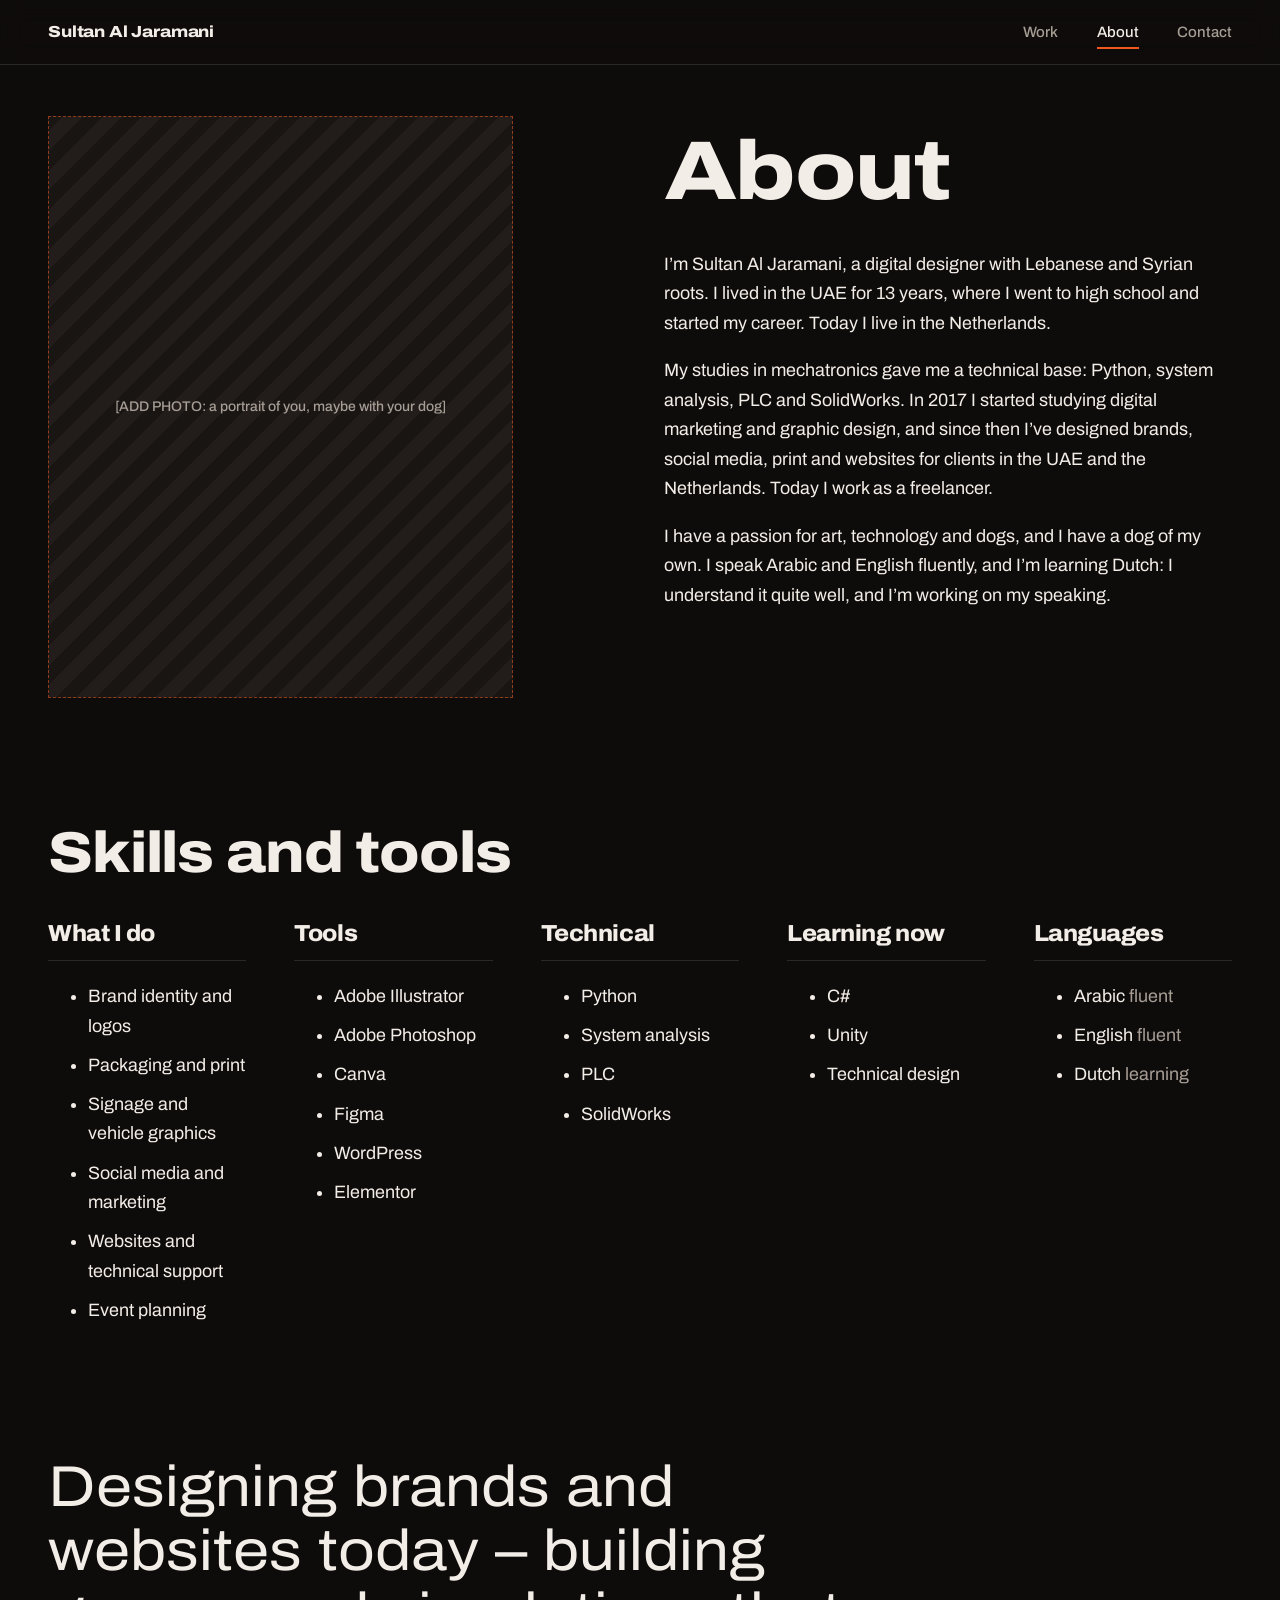
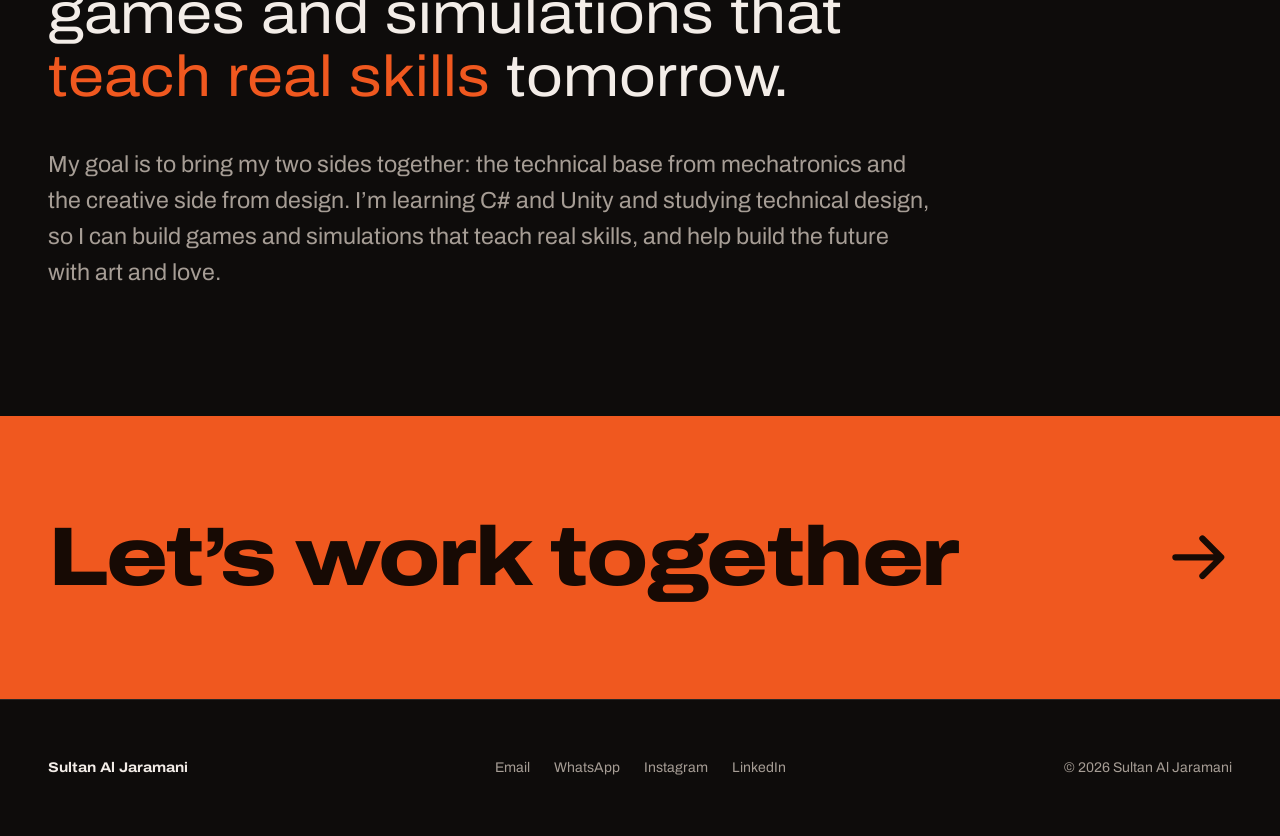
==== about.html @ d16568a1 "First version of my portfolio website Home, five project pages (Beit Al Mukhtar, Syrian-Emirati Coun" ====
<!DOCTYPE html>
<html lang="en">
<head>
  <meta charset="utf-8">
  <meta name="viewport" content="width=device-width, initial-scale=1">

  <title>About | Sultan Al Jaramani</title>
  <meta name="description" content="About Sultan Al Jaramani, Digital &amp; Technical Designer: brand identity, websites, social media and print, now learning C#, Unity and technical design.">
  <link rel="canonical" href="https://sultan200355.github.io/about.html">

  <meta property="og:type" content="profile">
  <meta property="og:site_name" content="Sultan Al Jaramani">
  <meta property="og:title" content="About | Sultan Al Jaramani">
  <meta property="og:description" content="Digital &amp; Technical Designer.">
  <meta property="og:url" content="https://sultan200355.github.io/about.html">
  <meta property="og:image" content="https://sultan200355.github.io/images/og-image.jpg">
  <meta property="og:image:width" content="1200">
  <meta property="og:image:height" content="630">
  <meta name="twitter:card" content="summary_large_image">

  <meta name="theme-color" content="#0e0c0b">
  <link rel="icon" href="favicon.svg" type="image/svg+xml">
  <link rel="preload" href="fonts/archivo-latin.woff2" as="font" type="font/woff2" crossorigin>
  <link rel="stylesheet" href="css/style.css">
  <script>document.documentElement.classList.add("js");</script>
  <script src="js/main.js" defer></script>
</head>

<body>
  <a class="skip-link" href="#main">Skip to content</a>

  <!-- HEADER (same on every page) -->
  <header class="site-header">
    <div class="container site-header__inner">
      <a class="site-logo" href="index.html" aria-label="Sultan Al Jaramani, home">Sultan<span class="site-logo__last"> Al Jaramani</span></a>
      <nav class="site-nav" aria-label="Main">
        <ul class="site-nav__list">
          <li><a href="index.html#work">Work</a></li>
          <li><a href="about.html" aria-current="page">About</a></li>
          <li><a href="contact.html">Contact</a></li>
        </ul>
      </nav>
    </div>
  </header>

  <main id="main">

    <!-- 1. PHOTO + ABOUT TEXT -->
    <section class="about-hero">
      <div class="container about-hero__grid">
        <div class="about-hero__photo">
          <!-- PLACEHOLDER PHOTO: put your photo in images/about/ and replace this <div> with:
               <img src="images/about/sultan.jpg" width="1200" height="1500" fetchpriority="high"
                    alt="Portrait of Sultan Al Jaramani">
               A portrait (taller than wide) works best here. -->
          <div class="ph-img ratio-4x5">[ADD PHOTO: a portrait of you, maybe with your dog]</div>
        </div>

        <div class="about-hero__text">
          <h1 class="about-hero__title">About</h1>
          <div class="about-hero__body">
            <p>I&rsquo;m Sultan Al Jaramani, a digital designer with Lebanese and Syrian roots. I lived in the UAE for 13 years, where I went to high school and started my career. Today I live in the Netherlands.</p>
            <p>My studies in mechatronics gave me a technical base: Python, system analysis, PLC and SolidWorks. In 2017 I started studying digital marketing and graphic design, and since then I&rsquo;ve designed brands, social media, print and websites for clients in the UAE and the Netherlands. Today I work as a freelancer.</p>
            <p>I have a passion for art, technology and dogs, and I have a dog of my own. I speak Arabic and English fluently, and I&rsquo;m learning Dutch: I understand it quite well, and I&rsquo;m working on my speaking.</p>
          </div>
        </div>
      </div>
    </section>

    <!-- 2. SKILLS, TOOLS AND LANGUAGES -->
    <section class="about-section reveal" aria-labelledby="skills-title">
      <div class="container">
        <h2 id="skills-title" class="section-title">Skills and tools</h2>
        <div class="skills">
          <div class="skills__group">
            <h3>What I do</h3>
            <ul>
              <li>Brand identity and logos</li>
              <li>Packaging and print</li>
              <li>Signage and vehicle graphics</li>
              <li>Social media and marketing</li>
              <li>Websites and technical support</li>
              <li>Event planning</li>
            </ul>
          </div>
          <div class="skills__group">
            <h3>Tools</h3>
            <ul>
              <li>Adobe Illustrator</li>
              <li>Adobe Photoshop</li>
              <li>Canva</li>
              <li>Figma</li>
              <li>WordPress</li>
              <li>Elementor</li>
            </ul>
          </div>
          <div class="skills__group">
            <h3>Technical</h3>
            <ul>
              <li>Python</li>
              <li>System analysis</li>
              <li>PLC</li>
              <li>SolidWorks</li>
            </ul>
          </div>
          <div class="skills__group">
            <h3>Learning now</h3>
            <ul>
              <li>C#</li>
              <li>Unity</li>
              <li>Technical design</li>
            </ul>
          </div>
          <div class="skills__group">
            <h3>Languages</h3>
            <ul>
              <li>Arabic <span class="skills__note">fluent</span></li>
              <li>English <span class="skills__note">fluent</span></li>
              <li>Dutch <span class="skills__note">learning</span></li>
            </ul>
          </div>
        </div>
      </div>
    </section>

    <!-- 3. MY GOAL -->
    <section class="goal reveal" aria-labelledby="goal-title">
      <div class="container">
        <h2 id="goal-title" class="sr-only">My goal</h2>
        <p class="goal__statement">Designing brands and websites today – building games and simulations that <em>teach real skills</em> tomorrow.</p>
        <div class="goal__text">
          <p>My goal is to bring my two sides together: the technical base from mechatronics and the creative side from design. I&rsquo;m learning C# and Unity and studying technical design, so I can build games and simulations that teach real skills, and help build the future with art and love.</p>
        </div>
      </div>
    </section>

    <!-- 4. CALL TO ACTION -->
    <section class="cta">
      <div class="container">
        <a class="cta__link" href="contact.html">
          <h2 class="cta__title">Let&rsquo;s work together</h2>
          <svg class="icon-arrow cta__arrow" viewBox="0 0 256 256" aria-hidden="true"><path d="M224.49,136.49l-72,72a12,12,0,0,1-17-17L187,140H40a12,12,0,0,1,0-24H187L135.51,64.48a12,12,0,0,1,17-17l72,72A12,12,0,0,1,224.49,136.49Z"/></svg>
        </a>
      </div>
    </section>

  </main>

  <!-- FOOTER (same on every page) -->
  <footer class="site-footer">
    <div class="container site-footer__inner">
      <p class="site-footer__name">Sultan Al Jaramani</p>
      <ul class="site-footer__links">
        <li><a href="mailto:[MY EMAIL]">Email</a></li>
        <li><a href="https://wa.me/[WHATSAPP NUMBER]">WhatsApp</a></li>
        <li><a href="[INSTAGRAM LINK]">Instagram</a></li>
        <li><a href="[LINKEDIN LINK]">LinkedIn</a></li>
      </ul>
      <p class="site-footer__copy">&copy; <span data-year>2026</span> Sultan Al Jaramani</p>
    </div>
  </footer>
</body>
</html>
---- css/style.css ----
/* =========================================================
   SULTAN AL JARAMANI - PORTFOLIO STYLES
   ---------------------------------------------------------
   One stylesheet for the whole site. Every page loads it.

   Contents
   1.  Fonts
   2.  Design tokens   <- change colours, fonts and sizes here
   3.  Base styles
   4.  Layout helpers
   5.  Header and navigation
   6.  Buttons and links
   7.  Placeholders (boxes you still need to fill in)
   8.  Home page
   9.  Project pages
   10. Before/after slider
   11. Galleries
   12. About page
   13. Contact page
   14. Call-to-action band and footer
   15. Lightbox (the big image viewer)
   16. Animations
   ========================================================= */


/* 1. FONTS ------------------------------------------------
   The font files live in /fonts, so the site never asks
   Google (or anyone else) for them. That is faster, and
   better for visitors' privacy (important in the EU).
   "font-display: swap" shows text right away in a backup
   font while the real font is still loading. */

@font-face {
  font-family: "Archivo";
  src: url("../fonts/archivo-latin.woff2") format("woff2");
  font-weight: 100 900;   /* one file holds every weight... */
  font-stretch: 62% 125%; /* ...and every width, from narrow to extra wide */
  font-style: normal;
  font-display: swap;
}

/* The Arabic font is only downloaded on pages that actually
   contain Arabic letters. That is what unicode-range does. */
@font-face {
  font-family: "Noto Kufi Arabic";
  src: url("../fonts/noto-kufi-arabic.woff2") format("woff2");
  font-weight: 100 900;
  font-style: normal;
  font-display: swap;
  unicode-range: U+0600-06FF, U+0750-077F, U+0870-08FF, U+200C-200E, U+FB50-FDFF, U+FE70-FEFC;
}


/* 2. DESIGN TOKENS ----------------------------------------
   "Tokens" are named values. Instead of typing #f0581f in
   twenty places, we type var(--color-accent). Change it
   here once and the whole site updates. */

:root {
  /* Colours */
  --color-bg: #0e0c0b;          /* page background: warm near-black */
  --color-surface: #181513;     /* panels that sit on the background */
  --color-surface-2: #221d1a;   /* a step lighter (used in placeholder stripes) */
  --color-line: rgb(243 237 232 / 0.12);   /* thin divider lines */
  --color-line-strong: rgb(243 237 232 / 0.35);
  --color-text: #f3ede8;        /* main text: warm off-white */
  --color-muted: #a69d95;       /* secondary text */
  --color-accent: #f0581f;      /* flame orange, from the Beit Al Mukhtar brand */
  --color-accent-hover: #ff7038;
  --color-on-accent: #170a04;   /* dark text that sits on orange */
  --color-paper: #f3ede8;       /* light panel for showing logos (dark logos vanish on the dark page) */

  /* Fonts. If a letter is missing in Archivo (like Arabic),
     the browser moves on to the next font in the list. */
  --font-sans: "Archivo", "Noto Kufi Arabic", system-ui, -apple-system, "Segoe UI", Roboto, sans-serif;
  --font-arabic: "Noto Kufi Arabic", "Segoe UI", Tahoma, sans-serif;

  /* Font sizes. clamp(smallest, ideal, largest) makes text
     grow smoothly with the screen width, no jumps. */
  --step--1: 0.875rem;
  --step-0: clamp(1rem, 0.96rem + 0.2vw, 1.125rem);
  --step-1: clamp(1.15rem, 1.05rem + 0.5vw, 1.5rem);
  --step-2: clamp(1.45rem, 1.15rem + 1.4vw, 2.25rem);
  --step-3: clamp(1.9rem, 1.2rem + 3vw, 3.75rem);
  --step-4: clamp(2.4rem, 1.2rem + 5vw, 6rem);
  --step-5: clamp(2.5rem, 0.5rem + 8.5vw, 8.75rem);

  /* Spacing */
  --gutter: clamp(1rem, 4vw, 3rem);              /* space at the screen edges and between columns */
  --space-section: clamp(4.5rem, 3rem + 6vw, 9rem); /* space between big sections */
  --max-width: 1360px;                            /* the content never gets wider than this */
  --header-h: 4rem;

  /* Motion: a soft "ease out" curve used by every animation */
  --ease-out: cubic-bezier(0.16, 1, 0.3, 1);
}


/* 3. BASE STYLES ------------------------------------------
   A small reset so every browser starts from the same place,
   then the default look of text, links and images. */

*,
*::before,
*::after {
  box-sizing: border-box;
}

* {
  margin: 0;
}

html {
  color-scheme: dark;
  -webkit-text-size-adjust: 100%;
  text-size-adjust: 100%;
  /* when you jump to #work, leave room for the sticky header */
  scroll-padding-top: calc(var(--header-h) + 1.5rem);
}

body {
  min-height: 100dvh;
  background: var(--color-bg);
  color: var(--color-text);
  font-family: var(--font-sans);
  font-size: var(--step-0);
  font-stretch: 100%;
  line-height: 1.65;
  -webkit-font-smoothing: antialiased;
  -moz-osx-font-smoothing: grayscale;
}

img,
svg {
  display: block;
  max-width: 100%;
  height: auto;
}

a {
  color: inherit;
  text-decoration-thickness: 1px;
  text-underline-offset: 0.2em;
}

h1,
h2,
h3 {
  font-weight: 800;
  font-stretch: 112%;
  line-height: 1.05;
  letter-spacing: -0.02em;
  text-wrap: balance;
}

p {
  text-wrap: pretty;
}

ul[class],
ol[class] {
  list-style: none;
  padding: 0;
}

/* The orange ring you see when using the Tab key. Never remove it:
   keyboard users need it to know where they are. */
:focus-visible {
  outline: 2px solid var(--color-accent);
  outline-offset: 3px;
}

::selection {
  background: var(--color-accent);
  color: var(--color-on-accent);
}

/* ARABIC TEXT. Any element with lang="ar" uses the Arabic font.
   Letter-spacing must stay 0, otherwise Arabic letters stop
   joining up. The direction (right-to-left) comes from the
   dir="rtl" attribute in the HTML. */
[lang="ar"] {
  font-family: var(--font-arabic);
  font-stretch: normal;
  letter-spacing: 0;
  line-height: 1.5;
}


/* 4. LAYOUT HELPERS --------------------------------------- */

/* .container keeps content centred, with space at the edges */
.container {
  width: min(100% - 2 * var(--gutter), var(--max-width));
  margin-inline: auto;
}

/* Hides something visually but keeps it for screen readers */
.sr-only {
  position: absolute;
  width: 1px;
  height: 1px;
  padding: 0;
  margin: -1px;
  overflow: hidden;
  clip: rect(0 0 0 0);
  white-space: nowrap;
  border: 0;
}

/* "Skip to content" link: invisible until a keyboard user presses Tab */
.skip-link {
  position: absolute;
  top: -100px;
  left: var(--gutter);
  z-index: 20;
  padding: 0.75rem 1rem;
  background: var(--color-accent);
  color: var(--color-on-accent);
  font-weight: 700;
  text-decoration: none;
}

.skip-link:focus {
  top: 0.75rem;
}

.section-title {
  font-size: var(--step-3);
  margin-bottom: clamp(1.75rem, 3vw, 3rem);
}


/* 5. HEADER AND NAVIGATION ---------------------------------
   The header "sticks" to the top while you scroll. */

.site-header {
  position: sticky;
  top: 0;
  z-index: 10;
  background: rgb(14 12 11 / 0.86);
  -webkit-backdrop-filter: blur(12px);
  backdrop-filter: blur(12px);
  border-bottom: 1px solid var(--color-line);
}

.site-header__inner {
  display: flex;
  align-items: center;
  justify-content: space-between;
  gap: 1rem;
  height: var(--header-h);
}

.site-logo {
  font-weight: 800;
  font-stretch: 115%;
  font-size: 1rem;
  letter-spacing: -0.01em;
  text-decoration: none;
  white-space: nowrap;
}

.site-nav__list {
  display: flex;
  gap: clamp(1.1rem, 3vw, 2.5rem);
}

.site-nav__list a {
  position: relative;
  display: block;
  padding-block: 0.5rem;
  color: var(--color-muted);
  font-size: 0.9375rem;
  font-weight: 500;
  text-decoration: none;
  transition: color 0.2s;
}

.site-nav__list a:hover,
.site-nav__list a[aria-current="page"] {
  color: var(--color-text);
}

/* the orange line under the page you are on */
.site-nav__list a[aria-current="page"]::after {
  content: "";
  position: absolute;
  left: 0;
  right: 0;
  bottom: 0.2rem;
  height: 2px;
  background: var(--color-accent);
}

/* On very small phones, show only "Sultan" so the menu fits on one line */
@media (max-width: 26rem) {
  .site-logo__last {
    display: none;
  }
}


/* 6. BUTTONS AND LINKS ------------------------------------ */

.btn {
  display: inline-flex;
  align-items: center;
  gap: 0.6em;
  padding: 1em 1.5em;
  border: 1px solid transparent;
  font-size: 1rem;
  font-weight: 700;
  line-height: 1;
  text-decoration: none;
  white-space: nowrap;
  transition: background-color 0.25s, border-color 0.25s, color 0.25s, transform 0.15s;
}

.btn:active {
  transform: translateY(1px); /* a tiny "press" feeling */
}

/* Orange button with dark text (dark on orange is easy to read; white on orange is not) */
.btn--primary {
  background: var(--color-accent);
  color: var(--color-on-accent);
}

.btn--primary:hover {
  background: var(--color-accent-hover);
}

/* Outline button */
.btn--ghost {
  border-color: var(--color-line-strong);
  color: var(--color-text);
}

.btn--ghost:hover {
  border-color: var(--color-text);
}

/* A button for something that is not ready yet (GitHub, itch.io) */
.btn--disabled {
  border-color: var(--color-line);
  color: var(--color-muted);
  cursor: not-allowed;
}

.btn__arrow {
  transition: transform 0.3s var(--ease-out);
}

.btn:hover .btn__arrow,
.link-arrow:hover .btn__arrow {
  transform: translateX(4px);
}

.btn:hover .btn__arrow--out,
.link-arrow:hover .btn__arrow--out {
  transform: translate(3px, -3px);
}

/* A text link with an orange underline and an arrow */
.link-arrow {
  display: inline-flex;
  align-items: center;
  gap: 0.5em;
  padding-bottom: 0.3em;
  border-bottom: 2px solid var(--color-accent);
  font-weight: 700;
  text-decoration: none;
}

.link-arrow:hover {
  color: var(--color-accent);
}


/* 7. PLACEHOLDERS -----------------------------------------
   These dashed orange boxes mark every spot where YOU still
   need to add your own text or images. When you replace one,
   delete the whole placeholder element. */

.placeholder {
  padding: 1.25rem 1.5rem;
  border: 1px dashed var(--color-accent);
  background: rgb(240 88 31 / 0.07);
  color: var(--color-text);
}

.placeholder::before {
  content: "Placeholder";
  display: block;
  margin-bottom: 0.4rem;
  color: var(--color-accent);
  font-size: 0.75rem;
  font-weight: 700;
  letter-spacing: 0.06em;
  text-transform: uppercase;
}

.placeholder + .placeholder {
  margin-top: 1rem;
}

/* An empty image slot, with stripes so it clearly looks "unfinished" */
.ph-img {
  display: grid;
  place-items: center;
  width: 100%;
  aspect-ratio: var(--ratio, 16 / 10);
  padding: 1rem;
  border: 1px dashed rgb(240 88 31 / 0.55);
  background: repeating-linear-gradient(
    -45deg,
    var(--color-surface) 0 14px,
    var(--color-surface-2) 14px 28px
  );
  color: var(--color-muted);
  font-size: var(--step--1);
  font-weight: 500;
  line-height: 1.4;
  text-align: center;
}

/* Aspect-ratio helpers for placeholders (width / height) */
.ratio-16x10 { --ratio: 16 / 10; }
.ratio-16x9  { --ratio: 16 / 9; }
.ratio-4x3   { --ratio: 4 / 3; }
.ratio-4x5   { --ratio: 4 / 5; }
.ratio-1x1   { --ratio: 1 / 1; }
.ratio-9x16  { --ratio: 9 / 16; }
.ratio-card  { --ratio: 85 / 55; } /* business card */


/* 8. HOME PAGE -------------------------------------------- */

/* 8a. Hero: your name, title and tagline */
.hero {
  padding-block: clamp(3rem, 1.5rem + 6vw, 6rem) clamp(2.5rem, 1.5rem + 4vw, 4.5rem);
}

.hero__role {
  margin-bottom: clamp(1rem, 2vw, 1.75rem);
  color: var(--color-muted);
  font-size: var(--step-1);
  font-weight: 500;
}

.hero__name {
  font-size: var(--step-5);
  font-stretch: 125%; /* extra wide letters, like a shop sign */
  line-height: 0.9;
  letter-spacing: -0.04em;
}

.hero__name span {
  display: block; /* "Sultan" on line 1, "Al Jaramani" on line 2 */
}

.hero__footer {
  display: grid;
  gap: 1.75rem;
  align-items: end;
  margin-top: clamp(2rem, 1rem + 4vw, 4rem);
  padding-top: clamp(1.25rem, 2vw, 2rem);
  border-top: 1px solid var(--color-line);
}

.hero__tagline {
  max-width: 38ch;
  font-size: var(--step-1);
  line-height: 1.45;
}

@media (min-width: 48rem) {
  .hero__footer {
    grid-template-columns: minmax(0, 1fr) auto;
  }
}

/* On small phones the extra-wide letters would not fit, so we narrow them a bit */
@media (max-width: 30rem) {
  .hero__name {
    font-stretch: 108%;
  }
}

/* 8b. Images that zoom in a little on hover */
.media {
  display: block;
  overflow: hidden;
  background: var(--color-surface);
}

.media img {
  width: 100%;
  transition: transform 0.9s var(--ease-out);
}

a.media:hover img,
.card:hover .media img {
  transform: scale(1.035);
}

/* 8c. Featured project (Beit Al Mukhtar), shown big */
.featured {
  padding-bottom: var(--space-section);
}

.featured__grid {
  display: grid;
  gap: 1.75rem;
}

.featured__main img {
  aspect-ratio: 4 / 5;
  object-fit: cover;
  object-position: 50% 20%;
}

.featured__title {
  font-size: var(--step-4);
  font-stretch: 118%;
  line-height: 0.95;
}

.featured__ar {
  margin-top: 0.75rem;
  color: var(--color-accent);
  font-size: var(--step-2);
  font-weight: 700;
}

/* The English meaning of the name, under the Arabic */
.featured__meaning,
.p-hero__meaning {
  margin-top: 0.5rem;
  color: var(--color-text);
  font-size: var(--step-1);
  line-height: 1.4;
}

.featured__meta {
  margin-top: 1.25rem;
  color: var(--color-muted);
}

.featured__role {
  max-width: 40ch;
  margin-top: 0.35rem;
}

.featured__link {
  margin-top: 1.75rem;
}

/* On wide screens: big photo on the left, text and a second image on the right.
   On phones everything simply stacks: text, photo, second image. */
@media (min-width: 56rem) {
  .featured__grid {
    grid-template-columns: repeat(12, minmax(0, 1fr));
    grid-template-rows: auto 1fr;
    column-gap: var(--gutter);
    row-gap: 2.5rem;
  }

  .featured__main {
    grid-column: 1 / 7;
    grid-row: 1 / 3;
  }

  .featured__body {
    grid-column: 8 / 13;
    grid-row: 1;
    padding-top: 1rem;
  }

  .featured__second {
    grid-column: 7 / 13;
    grid-row: 2;
    align-self: end;
  }
}

@media (max-width: 55.99rem) {
  .featured__body {
    order: -1; /* text first on phones */
  }
}

/* 8d. Grid of the other projects */
.work-grid {
  display: grid;
  gap: clamp(3rem, 6vw, 4.5rem) var(--gutter);
}

.card {
  position: relative; /* lets the title link cover the whole card */
}

.card__media img {
  aspect-ratio: var(--ratio, 16 / 10);
  object-fit: cover;
  object-position: top;
}

.card--wide .card__media img {
  aspect-ratio: auto; /* wide screenshots keep their own shape */
}

.card__body {
  padding-top: 1.25rem;
}

.card__title {
  font-size: var(--step-2);
  transition: color 0.25s;
}

.card__title a {
  text-decoration: none;
}

/* This invisible layer stretches the link over the whole card,
   so clicking the image works too. */
.card__title a::after {
  content: "";
  position: absolute;
  inset: 0;
}

.card__title a:focus-visible {
  outline: none;
}

.card:has(a:focus-visible) {
  outline: 2px solid var(--color-accent);
  outline-offset: 8px;
}

.card:hover .card__title {
  color: var(--color-accent);
}

.card__meta {
  margin-top: 0.5rem;
  color: var(--color-muted);
}

@media (min-width: 48rem) {
  .work-grid {
    grid-template-columns: repeat(12, minmax(0, 1fr));
  }

  .card--wide {
    grid-column: 1 / -1;
  }

  .card--left {
    grid-column: 1 / 6;
  }

  /* pushed down a little so the two cards don't line up like a template */
  .card--right {
    grid-column: 7 / 13;
    margin-top: clamp(3rem, 8vw, 7rem);
  }
}

@media (min-width: 64rem) {
  .card--wide {
    display: grid;
    grid-template-columns: 2fr 1fr;
    gap: var(--gutter);
    align-items: end;
  }

  .card--wide .card__body {
    padding-top: 0;
  }

  /* Flipped version: text on the left, image on the right */
  .card--flip {
    grid-template-columns: 1fr 2fr;
  }

  .card--flip .card__media {
    order: 2;
  }
}

/* 8f. Logo panel: shows a logo centred on a light background */
.logo-panel {
  position: relative;
  aspect-ratio: var(--ratio, 16 / 9);
  background: var(--color-paper);
}

.logo-panel .logo-panel__img {
  position: absolute;
  inset: 10%;
  width: 80%;
  height: 80%;
  aspect-ratio: auto;
  object-fit: contain; /* never crop a logo */
}

/* 8e. Game projects teaser */
.games {
  padding-top: var(--space-section); /* no bottom padding: the orange band below adds its own space */
}

.games__grid {
  display: grid;
  gap: 2.5rem;
  padding-top: clamp(2.5rem, 5vw, 4rem);
  border-top: 1px solid var(--color-line);
}

.games__intro p {
  max-width: 36ch;
  margin-top: 1.25rem;
  color: var(--color-muted);
  font-size: var(--step-1);
  line-height: 1.5;
}

.games__list {
  display: grid;
  gap: var(--gutter);
}

.game-card {
  padding: clamp(0.75rem, 1.5vw, 1.25rem);
  background: var(--color-surface);
}

/* An honest "nothing to show yet" panel (not a placeholder you must fill in) */
.soon {
  display: grid;
  place-items: center;
  aspect-ratio: 16 / 9;
  border: 1px solid var(--color-line);
  background: var(--color-bg);
  color: var(--color-muted);
  font-size: var(--step--1);
}

.game-card__title {
  margin-top: 1.25rem;
  font-size: var(--step-2);
}

.game-card__meta {
  margin-top: 0.35rem;
  color: var(--color-muted);
  font-size: var(--step--1);
}

.game-card .placeholder {
  margin-top: 1rem;
  font-size: var(--step--1);
}

/* A small label for "In development" (a real status, so it earns its place) */
.status {
  display: inline-block;
  margin-top: 1.5rem;
  padding: 0.35em 0.75em;
  border: 1px solid var(--color-accent);
  color: var(--color-accent);
  font-size: 0.8125rem;
  font-weight: 600;
}

@media (min-width: 40rem) {
  .games__list {
    grid-template-columns: 1fr 1fr;
  }
}

@media (min-width: 64rem) {
  .games__grid {
    grid-template-columns: 4fr 8fr;
    gap: var(--gutter);
  }
}


/* 9. PROJECT PAGES ---------------------------------------- */

/* 9a. Project hero */
.p-hero {
  padding-block: clamp(2rem, 4vw, 3.5rem) clamp(2.5rem, 5vw, 4.5rem);
}

.back-link {
  display: inline-flex;
  gap: 0.5em;
  margin-bottom: clamp(1.75rem, 4vw, 3rem);
  color: var(--color-muted);
  font-size: 0.9375rem;
  text-decoration: none;
}

.back-link:hover {
  color: var(--color-text);
}

.p-hero__title {
  font-size: var(--step-4);
  font-stretch: 118%;
  line-height: 0.95;
}

.p-hero__ar {
  margin-top: 0.75rem;
  color: var(--color-accent);
  font-size: var(--step-2);
  font-weight: 700;
}

.p-hero__sub {
  margin-top: 1rem;
  color: var(--color-muted);
  font-size: var(--step-1);
}

.p-hero__actions {
  display: flex;
  flex-wrap: wrap;
  gap: 0.75rem;
  margin-top: 2rem;
}

.p-hero__media {
  margin-top: clamp(2rem, 5vw, 3.5rem);
}

.p-hero__media img {
  width: 100%;
  max-height: 78svh; /* very tall images get trimmed so the hero fits the screen */
  object-fit: cover;
}

/* Split version: text left, tall photo right (used for Beit Al Mukhtar) */
.p-hero--split .p-hero__media img {
  aspect-ratio: 4 / 5;
  object-fit: cover;
  object-position: 50% 20%;
}

/* ...or a square image, like a social media post (used for ARTC) */
.p-hero--split .p-hero__media--square img {
  aspect-ratio: 1 / 1;
}

/* ...or a logo panel (used for Atalla Trading): the logo must never be cropped */
.p-hero__media .logo-panel .logo-panel__img {
  width: 80%;
  max-height: none;
  aspect-ratio: auto;
  object-fit: contain;
}

@media (min-width: 56rem) {
  .p-hero--split .p-hero__grid {
    display: grid;
    grid-template-columns: repeat(12, minmax(0, 1fr));
    column-gap: var(--gutter);
    align-items: end;
  }

  .p-hero--split .p-hero__text {
    grid-column: 1 / 7;
  }

  .p-hero--split .p-hero__media {
    grid-column: 8 / 13;
    margin-top: 0;
  }
}

/* 9b. Quick facts: client, year, role, tools */
.facts {
  border-block: 1px solid var(--color-line);
}

.facts__list {
  display: grid;
  grid-template-columns: repeat(2, minmax(0, 1fr));
  gap: 1.5rem var(--gutter);
  padding-block: 1.75rem;
}

.facts__list dt {
  margin-bottom: 0.3rem;
  color: var(--color-muted);
  font-size: 0.8125rem;
}

.facts__list dd {
  margin: 0;
  font-weight: 500;
  line-height: 1.45;
}

@media (min-width: 48rem) {
  .facts__list {
    grid-template-columns: repeat(4, minmax(0, 1fr));
  }
}

/* 9c. Text blocks: heading on the left, your text on the right */
.cs {
  padding-top: clamp(3.5rem, 7vw, 7rem);
}

.cs__grid {
  display: grid;
  gap: 1.25rem;
}

.cs__title {
  font-size: var(--step-2);
}

.cs__body {
  max-width: 68ch;
}

.cs__body p + p {
  margin-top: 1em;
}

@media (min-width: 56rem) {
  .cs__grid {
    grid-template-columns: 4fr 8fr;
    gap: var(--gutter);
  }
}

/* A section that is mostly images (slider, production, gallery) */
.media-section {
  padding-top: clamp(3.5rem, 7vw, 7rem);
}

.media-section__head {
  max-width: 68ch;
  margin-bottom: clamp(1.75rem, 3vw, 2.5rem);
}

.media-section__head h2 {
  font-size: var(--step-3);
}

.media-section__head h3 {
  font-size: var(--step-2);
}

.media-section__head .placeholder {
  margin-top: 1.25rem;
}

.subhead {
  margin: clamp(2.5rem, 5vw, 4rem) 0 1.25rem;
  font-size: var(--step-1);
  font-stretch: 105%;
}

.media-section__head + .subhead {
  margin-top: 0;
}

/* Desktop screenshot next to a phone screenshot, both the same height.
   The column sizes come from the image shapes: a 1440x900 desktop shot
   and a 780x1688 phone shot are equally tall at widths 1440 : 416. */
.device-pair {
  display: grid;
  gap: clamp(0.75rem, 1.5vw, 1.25rem);
  align-items: end;
}

@media (min-width: 48rem) {
  .device-pair {
    grid-template-columns: 1440fr 416fr;
  }
}

/* Colour palette swatches */
.swatches {
  display: grid;
  grid-template-columns: repeat(auto-fill, minmax(10rem, 1fr));
  gap: clamp(0.75rem, 1.5vw, 1.25rem);
}

.swatch__chip {
  display: block;
  aspect-ratio: 3 / 2;
  border: 1px solid var(--color-line);
}

.swatch__name {
  display: block;
  margin-top: 0.75rem;
  font-weight: 600;
}

.swatch__hex {
  color: var(--color-muted);
  font-size: var(--step--1);
}

/* Figures and their captions */
.figure figcaption {
  margin-top: 0.75rem;
  color: var(--color-muted);
  font-size: var(--step--1);
  line-height: 1.5;
}

.figure figcaption strong {
  color: var(--color-text);
  font-weight: 600;
}

/* 9d. "Designed for production": flat print files next to 3D views */
.pair {
  display: grid;
  gap: clamp(1rem, 2vw, 1.5rem);
}

.pair .media img {
  aspect-ratio: 1754 / 1241;
  object-fit: cover;
}

.production-stack {
  display: grid;
  gap: clamp(2rem, 4vw, 3rem);
}

@media (min-width: 48rem) {
  .pair {
    grid-template-columns: 1fr 1fr;
  }
}

/* One image with its caption beside it (on wide screens) */
@media (min-width: 56rem) {
  .figure--side {
    display: grid;
    grid-template-columns: 8fr 4fr;
    gap: var(--gutter);
    align-items: end;
  }

  .figure--side figcaption {
    margin-top: 0;
    max-width: 28ch;
  }
}

/* 9d-2. Client list: year on the left, client and work on the right */
.client-list li {
  display: grid;
  grid-template-columns: 4.5rem minmax(0, 1fr);
  gap: 1rem;
  padding-block: 1.25rem;
  border-top: 1px solid var(--color-line);
}

.client-list li:first-child {
  padding-top: 0;
  border-top: 0;
}

.client-list__year {
  color: var(--color-muted);
  font-variant-numeric: tabular-nums;
  line-height: 1.9;
}

.client-list__name {
  font-size: var(--step-1);
  font-stretch: 105%;
}

.client-list p {
  margin-top: 0.35rem;
  color: var(--color-muted);
}

.client-list a {
  color: var(--color-text);
}

.client-list a:hover {
  color: var(--color-accent);
}

/* 9e. Link to the next project */
.next {
  margin-top: var(--space-section);
  border-top: 1px solid var(--color-line);
}

.next__link {
  display: block;
  padding-block: clamp(2.5rem, 6vw, 5rem);
  text-decoration: none;
}

.next__label {
  display: block;
  margin-bottom: 0.75rem;
  color: var(--color-muted);
}

.next__title {
  display: inline-flex;
  flex-wrap: wrap;
  align-items: baseline;
  gap: 0 0.4em;
  font-size: var(--step-3);
  font-weight: 800;
  font-stretch: 115%;
  line-height: 1.05;
  letter-spacing: -0.02em;
  transition: color 0.25s;
}

.next__link:hover .next__title {
  color: var(--color-accent);
}


/* 10. BEFORE/AFTER SLIDER ----------------------------------
   Two photos are stacked on top of each other. The top one
   (the concept) is cut off at the handle position, which is
   stored in the --pos variable. JavaScript changes --pos
   when you drag. */

.compare {
  /* never taller than the screen, so you can always see the whole thing */
  width: min(100%, (100svh - 9rem) * 4 / 3);
  margin-inline: auto;
}

.compare__frame {
  --pos: 50%;
  position: relative;
  overflow: hidden;
  aspect-ratio: 4 / 3;
  background: var(--color-surface);
  cursor: ew-resize;
  touch-action: pan-y; /* phones: up/down still scrolls the page, left/right moves the slider */
  user-select: none;
  -webkit-user-select: none;
}

.compare__img {
  position: absolute;
  inset: 0;
  width: 100%;
  height: 100%;
  object-fit: cover;
  pointer-events: none;
}

.compare__img--before {
  clip-path: inset(0 calc(100% - var(--pos)) 0 0);
}

.compare__line {
  position: absolute;
  top: 0;
  bottom: 0;
  left: var(--pos);
  width: 2px;
  background: var(--color-text);
  transform: translateX(-50%);
  pointer-events: none;
}

.compare__knob {
  position: absolute;
  top: 50%;
  left: 50%;
  display: grid;
  place-items: center;
  width: 3rem;
  height: 3rem;
  background: var(--color-accent);
  color: var(--color-on-accent);
  font-size: 1.5rem;
  font-weight: 800;
  line-height: 1;
  letter-spacing: 0.15em;
  transform: translate(-50%, -50%);
}

/* Show the focus ring on the knob when the slider is used with the keyboard */
.compare__frame:has(.compare__range:focus-visible) .compare__knob {
  outline: 2px solid var(--color-text);
  outline-offset: 3px;
}

.compare__label {
  position: absolute;
  bottom: 1rem;
  padding: 0.35em 0.75em;
  background: rgb(14 12 11 / 0.8);
  font-size: 0.8125rem;
  font-weight: 600;
  pointer-events: none;
}

.compare__label--before { left: 1rem; }
.compare__label--after  { right: 1rem; }

/* The real (invisible) slider control, for keyboard and screen readers */
.compare__range {
  position: absolute;
  inset: auto 0 0 0;
  width: 100%;
  opacity: 0;
  pointer-events: none;
}


/* 11. GALLERIES ------------------------------------------- */

/* 11a. Standard grid gallery */
.gallery {
  display: grid;
  grid-template-columns: repeat(2, minmax(0, 1fr));
  gap: clamp(0.75rem, 1.5vw, 1.25rem);
}

.gallery__item {
  display: block;
  overflow: hidden;
  background: var(--color-surface);
  cursor: zoom-in;
}

.gallery__item img {
  width: 100%;
  height: 100%;
  object-fit: cover;
  transition: transform 0.9s var(--ease-out);
}

.gallery__item:hover img {
  transform: scale(1.035);
}

/* Two-column gallery for website screenshots: the first one spans the full row */
.gallery--two {
  grid-template-columns: minmax(0, 1fr);
}

.gallery__item--full {
  grid-column: 1 / -1;
}

@media (min-width: 48rem) {
  .gallery.gallery--two {
    grid-template-columns: repeat(2, minmax(0, 1fr));
  }
}

/* Landscape packaging images all share the same shape */
.gallery--landscape .gallery__item img {
  aspect-ratio: 1754 / 1241;
}

@media (min-width: 48rem) {
  .gallery {
    grid-template-columns: repeat(3, minmax(0, 1fr));
  }

  /* one bigger image at the start of a group, for rhythm */
  .gallery__item--large {
    grid-column: span 2;
    grid-row: span 2;
  }

  .gallery--landscape .gallery__item--large img {
    aspect-ratio: auto;
  }
}

/* 11b. Brand gallery (Beit Al Mukhtar): menus big, then three smaller pieces */
.gallery--brand {
  grid-template-columns: repeat(2, minmax(0, 1fr));
}

.gallery--brand .gallery__item img {
  aspect-ratio: 5 / 7;
}

.gallery--brand .gallery__item:last-child {
  grid-column: 1 / -1; /* on phones the 5th image takes the full row */
}

.gallery--brand .gallery__item:last-child img {
  aspect-ratio: 4 / 3;
}

@media (min-width: 48rem) {
  .gallery--brand {
    grid-template-columns: repeat(6, minmax(0, 1fr));
  }

  .gallery--brand .gallery__item {
    grid-column: span 2;
  }

  .gallery--brand .gallery__item:nth-child(-n + 2) {
    grid-column: span 3;
  }

  .gallery--brand .gallery__item:last-child {
    grid-column: span 2;
  }

  .gallery--brand .gallery__item:last-child img {
    aspect-ratio: 5 / 7;
  }
}

/* 11c. Masonry gallery: images keep their own height and
   flow into columns, like Pinterest. Pure CSS, no JavaScript. */
.masonry {
  columns: 3 260px;
  column-gap: clamp(0.75rem, 1.5vw, 1.25rem);
}

.masonry > * {
  margin-bottom: clamp(0.75rem, 1.5vw, 1.25rem);
  break-inside: avoid;
}

.masonry .gallery__item img {
  height: auto;
}

/* A video inside a gallery */
.video-item video {
  display: block;
  width: 100%;
  height: auto;
  background: var(--color-surface);
}

.video-item figcaption {
  margin-top: 0.75rem;
  color: var(--color-muted);
  font-size: var(--step--1);
}

.video-item .placeholder {
  margin-top: 0.75rem;
  font-size: var(--step--1);
}


/* 12. ABOUT PAGE ------------------------------------------ */

.about-hero {
  padding-block: clamp(2rem, 4vw, 3.5rem) 0;
}

.about-hero__grid {
  display: grid;
  gap: clamp(2rem, 4vw, 3rem);
}

.about-hero__title {
  font-size: var(--step-4);
  font-stretch: 118%;
  line-height: 0.95;
  margin-bottom: clamp(1.5rem, 3vw, 2.5rem);
}

@media (min-width: 56rem) {
  .about-hero__grid {
    grid-template-columns: repeat(12, minmax(0, 1fr));
    column-gap: var(--gutter);
    align-items: start;
  }

  .about-hero__photo {
    grid-column: 1 / 6;
  }

  .about-hero__text {
    grid-column: 7 / 13;
    padding-top: 1rem;
  }
}

.about-section {
  padding-top: var(--space-section);
}

/* Skills and tools in three groups */
.skills {
  display: grid;
  gap: clamp(2rem, 4vw, 3rem) var(--gutter);
}

.skills__group h3 {
  padding-bottom: 0.9rem;
  margin-bottom: 1rem;
  border-bottom: 1px solid var(--color-line);
  font-size: var(--step-1);
  font-stretch: 105%;
}

.skills__group li {
  padding-block: 0.3rem;
}

.skills__note {
  color: var(--color-muted);
}

@media (min-width: 48rem) {
  .skills {
    /* as many columns as fit, each at least 12rem wide (5 on a laptop) */
    grid-template-columns: repeat(auto-fit, minmax(12rem, 1fr));
  }
}

.about-hero__body p + p {
  margin-top: 1em;
}

.goal__text {
  max-width: 68ch;
  margin-top: clamp(1.5rem, 3vw, 2.5rem);
  color: var(--color-muted);
  font-size: var(--step-1);
  line-height: 1.55;
}

/* "My goal" statement */
.goal {
  padding-top: var(--space-section);
}

.goal__statement {
  max-width: 22ch;
  font-size: var(--step-3);
  font-stretch: 112%;
  line-height: 1.1;
}

.goal__statement em {
  color: var(--color-accent);
  font-style: normal;
}

.goal .placeholder {
  max-width: 68ch;
  margin-top: clamp(1.5rem, 3vw, 2.5rem);
}


/* 13. CONTACT PAGE ---------------------------------------- */

.contact {
  padding-block: clamp(2.5rem, 5vw, 4.5rem) var(--space-section);
}

.contact__title {
  font-size: var(--step-4);
  font-stretch: 118%;
  line-height: 0.95;
}

.contact__intro {
  max-width: 40ch;
  margin-top: 1.25rem;
  color: var(--color-muted);
  font-size: var(--step-1);
  line-height: 1.5;
}

.contact__email {
  display: inline-block;
  margin-top: clamp(2.5rem, 6vw, 4.5rem);
  padding-bottom: 0.15em;
  border-bottom: 3px solid var(--color-accent);
  font-size: var(--step-3);
  font-weight: 800;
  font-stretch: 110%;
  line-height: 1.15;
  letter-spacing: -0.02em;
  text-decoration: none;
  overflow-wrap: anywhere; /* long email addresses can break on phones */
  transition: color 0.25s;
}

.contact__email:hover {
  color: var(--color-accent);
}

.contact__label {
  margin-top: clamp(3rem, 6vw, 4.5rem);
  margin-bottom: 1rem;
  color: var(--color-muted);
  font-size: var(--step--1);
}

.contact__buttons {
  display: flex;
  flex-wrap: wrap;
  gap: 0.75rem;
}


/* 14. CALL-TO-ACTION BAND AND FOOTER ----------------------- */

/* The one big orange block near the end of a page */
.cta {
  margin-top: var(--space-section);
  background: var(--color-accent);
  color: var(--color-on-accent);
}

.cta__link {
  display: flex;
  align-items: center;
  justify-content: space-between;
  gap: 1rem;
  padding-block: clamp(3rem, 8vw, 6.5rem);
  text-decoration: none;
}

.cta__title {
  font-size: var(--step-4);
  font-stretch: 120%;
  line-height: 0.95;
  letter-spacing: -0.03em;
}

/* Big arrow icon (from the free Phosphor icon set, "ArrowRight" bold) */
.icon-arrow {
  flex: none;
  width: 0.8em;
  height: 0.8em;
  fill: currentColor;
}

.cta__arrow {
  font-size: var(--step-4);
  transition: transform 0.4s var(--ease-out);
}

.cta__link:hover .cta__arrow {
  transform: translateX(0.12em);
}

.cta__link:focus-visible {
  outline-color: var(--color-on-accent);
  outline-offset: -6px;
}

.site-footer {
  padding-block: clamp(2.5rem, 5vw, 3.5rem);
  border-top: 1px solid var(--color-line);
  color: var(--color-muted);
  font-size: var(--step--1);
}

.cta + .site-footer {
  border-top: 0;
}

.site-footer__inner {
  display: grid;
  gap: 1.25rem;
}

.site-footer__name {
  color: var(--color-text);
  font-weight: 700;
  font-stretch: 112%;
}

.site-footer__links {
  display: flex;
  flex-wrap: wrap;
  gap: 0.5rem 1.5rem;
}

.site-footer__links a {
  text-decoration: none;
}

.site-footer__links a:hover {
  color: var(--color-text);
  text-decoration: underline;
}

@media (min-width: 48rem) {
  .site-footer__inner {
    grid-template-columns: 1fr auto 1fr;
    align-items: center;
  }

  .site-footer__copy {
    text-align: right;
  }
}

/* Spacing for pages without the orange band */
main > :last-child:not(.cta):not(.next):not(.contact) {
  margin-bottom: var(--space-section);
}


/* 15. LIGHTBOX ---------------------------------------------
   Built with the browser's own <dialog> element, which
   already handles the Esc key and keeps keyboard focus
   inside the viewer. The HTML for it is created by main.js. */

.lightbox {
  width: 100vw;
  max-width: 100vw;
  height: 100dvh;
  max-height: 100dvh;
  padding: 0;
  border: 0;
  background: transparent;
  color: var(--color-text);
}

.lightbox::backdrop {
  background: rgb(8 7 6 / 0.95);
}

.lightbox__figure {
  display: grid;
  place-items: center;
  align-content: center;
  gap: 1rem;
  width: 100%;
  height: 100%;
  padding: 4.5rem 1rem 5.5rem;
  pointer-events: none; /* clicks pass through to the dialog, which closes it */
}

.lightbox__img {
  max-width: min(100%, 1600px);
  max-height: calc(100dvh - 12rem);
  width: auto;
  height: auto;
  object-fit: contain;
  pointer-events: auto;
}

.lightbox__caption {
  max-width: 60ch;
  color: var(--color-muted);
  font-size: var(--step--1);
  text-align: center;
}

.lightbox__btn {
  position: absolute;
  display: grid;
  place-items: center;
  width: 3rem;
  height: 3rem;
  border: 1px solid var(--color-line-strong);
  background: rgb(14 12 11 / 0.7);
  color: var(--color-text);
  font: inherit;
  font-size: 1.25rem;
  font-weight: 700;
  cursor: pointer;
  transition: background-color 0.2s, border-color 0.2s, color 0.2s;
}

.lightbox__btn:hover {
  border-color: var(--color-accent);
  background: var(--color-accent);
  color: var(--color-on-accent);
}

.lightbox__close {
  top: 1rem;
  right: 1rem;
}

.lightbox__prev,
.lightbox__next {
  bottom: 1.25rem;
}

.lightbox__prev { left: calc(50% - 3.5rem); }
.lightbox__next { right: calc(50% - 3.5rem); }

@media (min-width: 48rem) {
  .lightbox__prev,
  .lightbox__next {
    top: 50%;
    bottom: auto;
    transform: translateY(-50%);
  }

  .lightbox__prev { left: 1.5rem; }
  .lightbox__next { right: 1.5rem; }
}

/* stop the page behind from scrolling while the viewer is open */
html:has(.lightbox[open]) {
  overflow: hidden;
}


/* 16. ANIMATIONS -------------------------------------------
   Only for people who have NOT asked their device to reduce
   motion. Everything else on the site works without them. */

@media (prefers-reduced-motion: no-preference) {
  html {
    scroll-behavior: smooth;
  }

  /* Home hero rises in when the page loads */
  .hero__role,
  .hero__name,
  .hero__footer {
    animation: rise 0.8s var(--ease-out) both;
  }

  .hero__name   { animation-delay: 0.06s; }
  .hero__footer { animation-delay: 0.16s; }

  /* Fade-in on scroll. main.js adds "is-visible" when an
     element scrolls into view. The ".js" check means: if
     JavaScript is off, nothing is hidden. */
  .js .reveal {
    opacity: 0;
    transform: translateY(1.5rem);
    transition: opacity 0.8s var(--ease-out), transform 0.8s var(--ease-out);
  }

  .js .reveal.is-visible {
    opacity: 1;
    transform: none;
  }

  .lightbox[open] {
    animation: fade 0.25s ease-out;
  }
}

@media (prefers-reduced-motion: reduce) {
  .media img,
  .gallery__item img {
    transition: none;
  }

  a.media:hover img,
  .card:hover .media img,
  .gallery__item:hover img {
    transform: none;
  }
}

@keyframes rise {
  from {
    opacity: 0;
    transform: translateY(1.25rem);
  }
}

@keyframes fade {
  from {
    opacity: 0;
  }
}
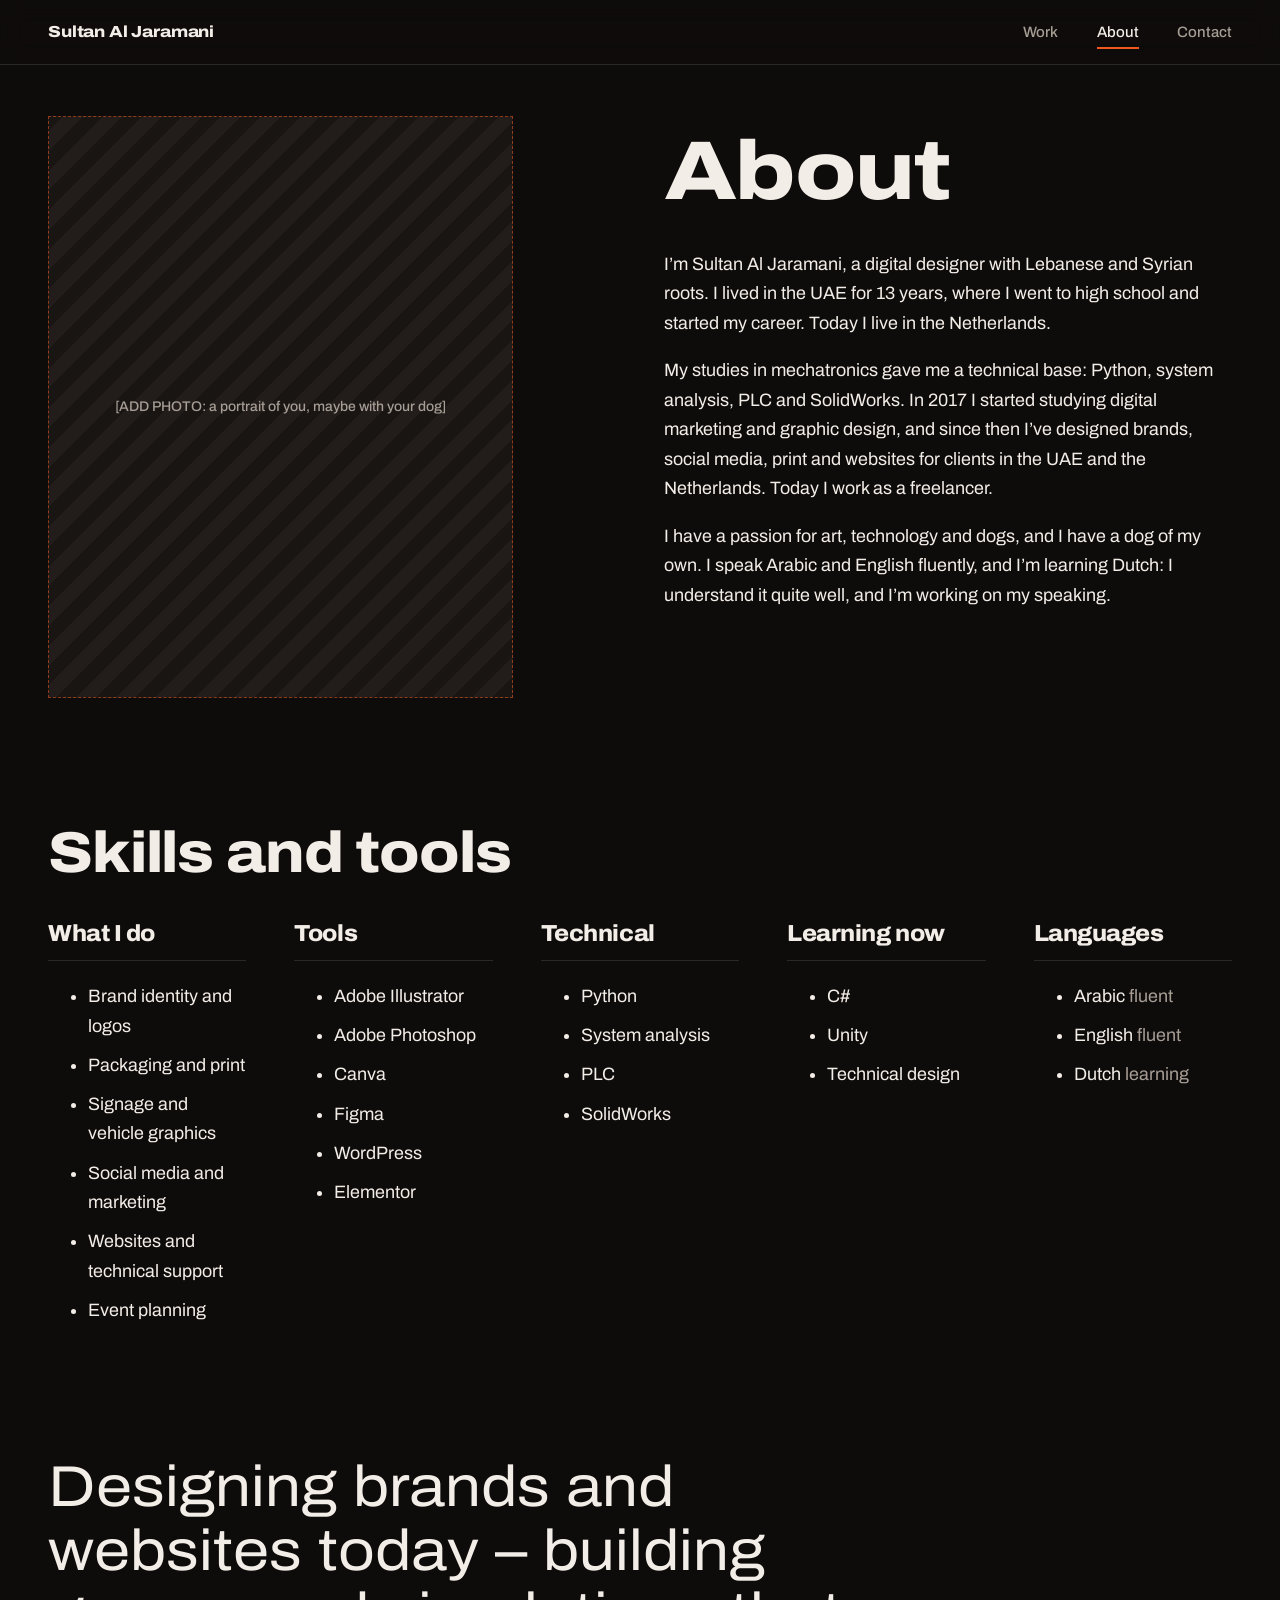
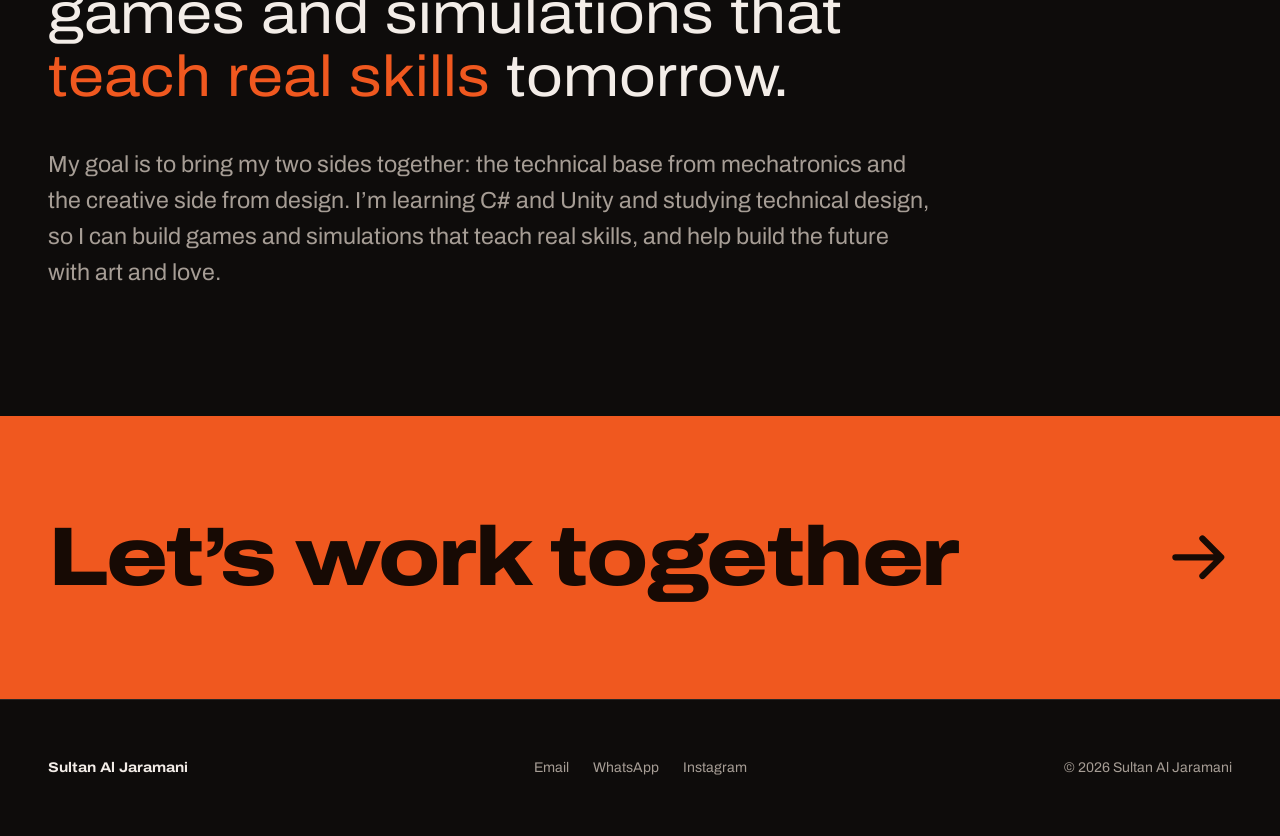
==== commit 224c8c1b: "Add contact details: email, WhatsApp and Instagram" ====
--- a/about.html
+++ b/about.html
@@ -151,10 +151,11 @@
     <div class="container site-footer__inner">
       <p class="site-footer__name">Sultan Al Jaramani</p>
       <ul class="site-footer__links">
-        <li><a href="mailto:[MY EMAIL]">Email</a></li>
-        <li><a href="https://wa.me/[WHATSAPP NUMBER]">WhatsApp</a></li>
-        <li><a href="[INSTAGRAM LINK]">Instagram</a></li>
-        <li><a href="[LINKEDIN LINK]">LinkedIn</a></li>
+        <li><a href="mailto:sultanaljaramani@gmail.com">Email</a></li>
+        <li><a href="https://wa.me/31627978590">WhatsApp</a></li>
+        <li><a href="https://www.instagram.com/jaramani1/">Instagram</a></li>
+        <!-- LinkedIn hidden until you have your profile link:
+        <li><a href="https://www.linkedin.com/in/YOUR-PROFILE/">LinkedIn</a></li> -->
       </ul>
       <p class="site-footer__copy">&copy; <span data-year>2026</span> Sultan Al Jaramani</p>
     </div>
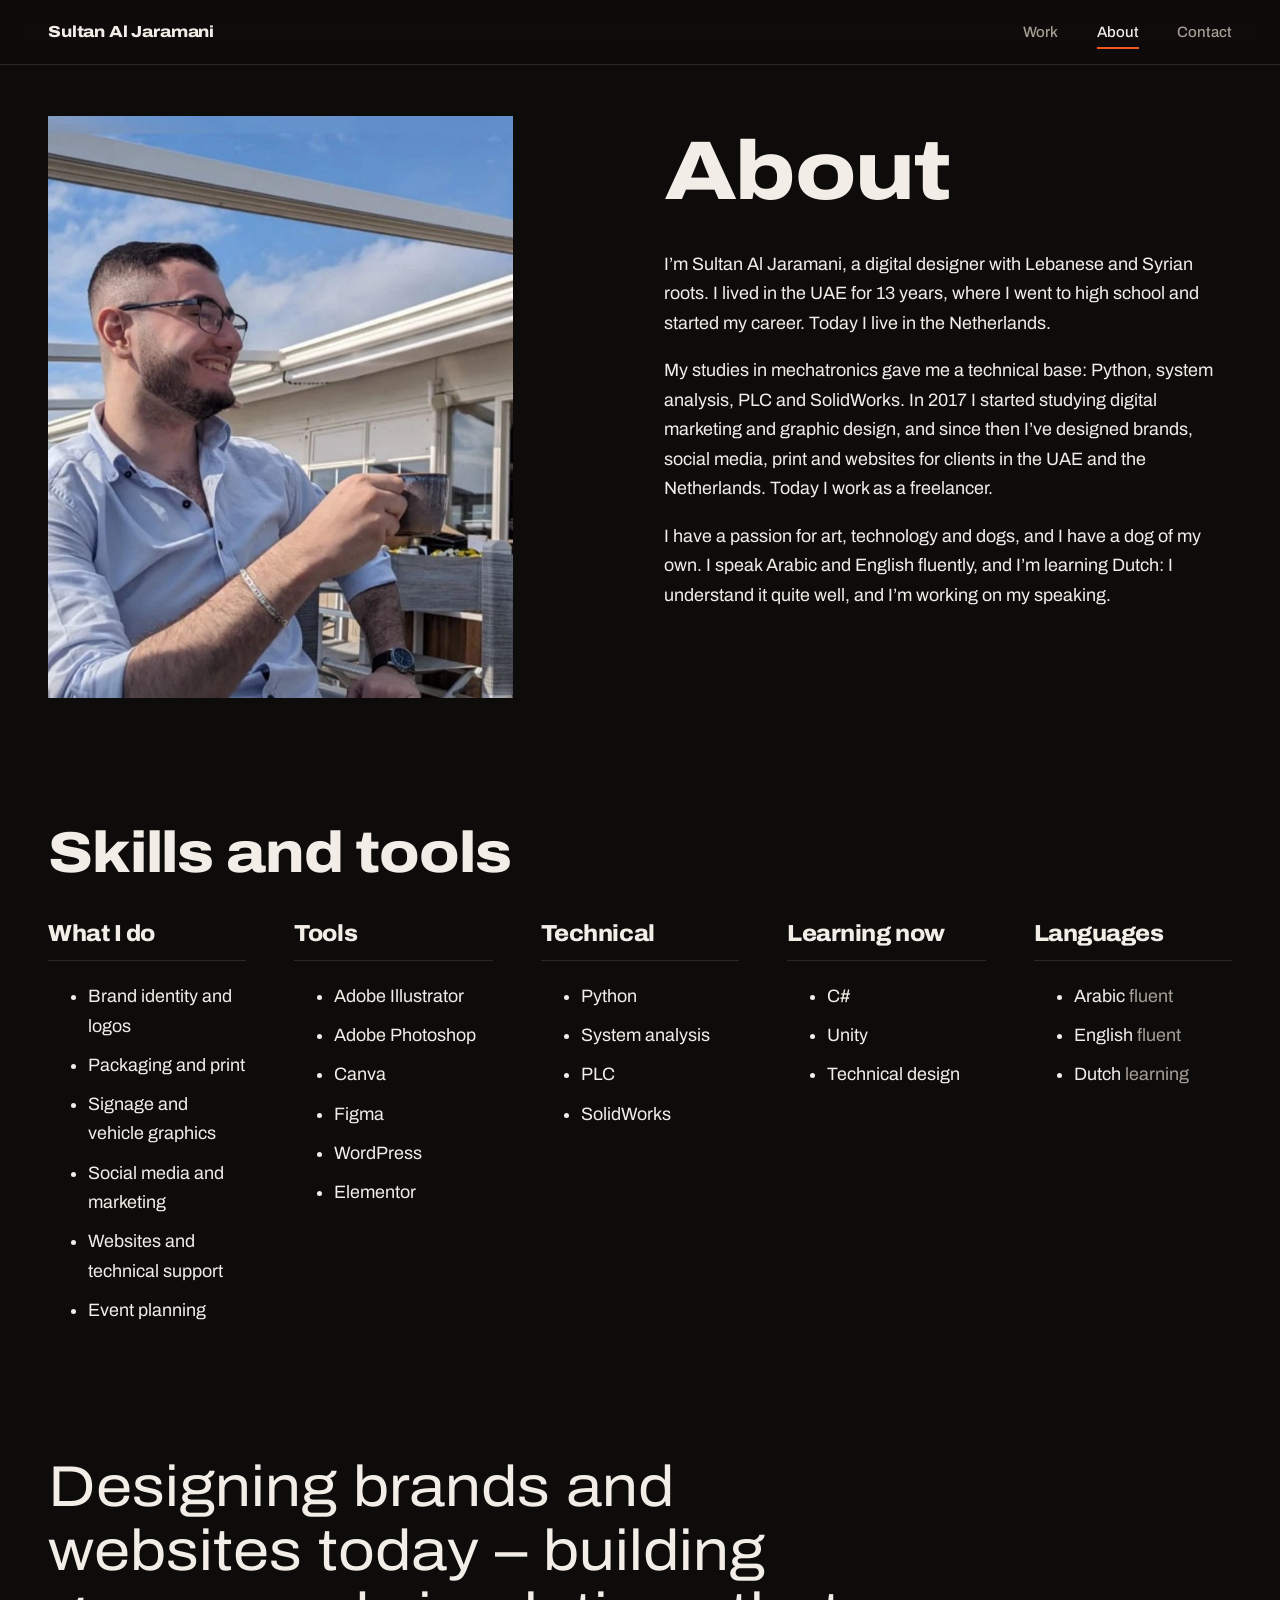
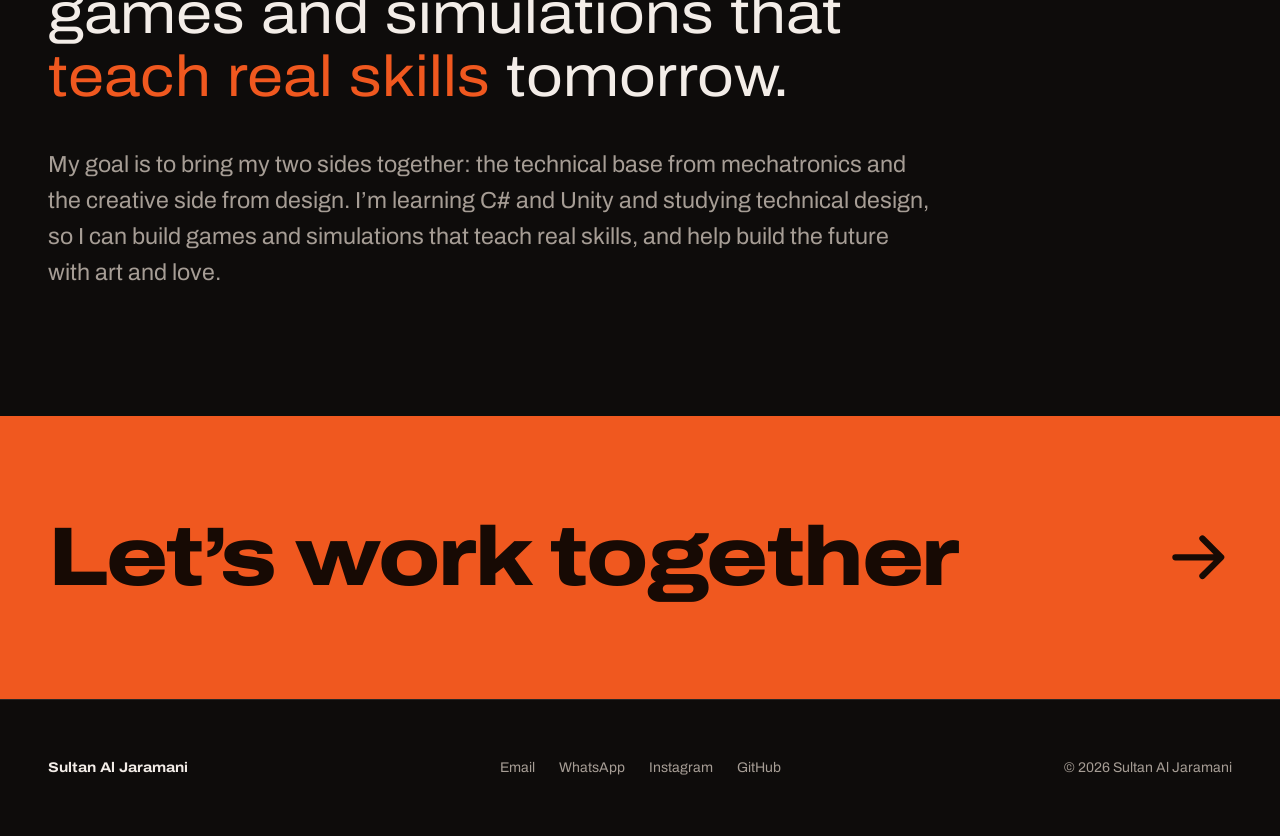
==== commit c62a3c89: "Add my photo to the About page and link my GitHub" ====
--- a/about.html
+++ b/about.html
@@ -49,11 +49,12 @@
     <section class="about-hero">
       <div class="container about-hero__grid">
         <div class="about-hero__photo">
-          <!-- PLACEHOLDER PHOTO: put your photo in images/about/ and replace this <div> with:
-               <img src="images/about/sultan.jpg" width="1200" height="1500" fetchpriority="high"
-                    alt="Portrait of Sultan Al Jaramani">
-               A portrait (taller than wide) works best here. -->
-          <div class="ph-img ratio-4x5">[ADD PHOTO: a portrait of you, maybe with your dog]</div>
+          <!-- YOUR PHOTO: to change it, replace images/about/sultan.jpg with a new portrait
+               (taller than wide) and update width/height below. -->
+          <img src="images/about/sultan.jpg"
+               width="819" height="1024"
+               fetchpriority="high"
+               alt="Sultan Al Jaramani smiling with a cup of coffee on a sunny terrace">
         </div>
 
         <div class="about-hero__text">
@@ -154,6 +155,7 @@
         <li><a href="mailto:sultanaljaramani@gmail.com">Email</a></li>
         <li><a href="https://wa.me/31627978590">WhatsApp</a></li>
         <li><a href="https://www.instagram.com/jaramani1/">Instagram</a></li>
+        <li><a href="https://github.com/sultan200355">GitHub</a></li>
         <!-- LinkedIn hidden until you have your profile link:
         <li><a href="https://www.linkedin.com/in/YOUR-PROFILE/">LinkedIn</a></li> -->
       </ul>
--- a/css/style.css
+++ b/css/style.css
@@ -1381,6 +1381,12 @@
   gap: clamp(2rem, 4vw, 3rem);
 }
 
+.about-hero__photo img {
+  width: 100%;
+  aspect-ratio: 4 / 5;
+  object-fit: cover;
+}
+
 .about-hero__title {
   font-size: var(--step-4);
   font-stretch: 118%;
